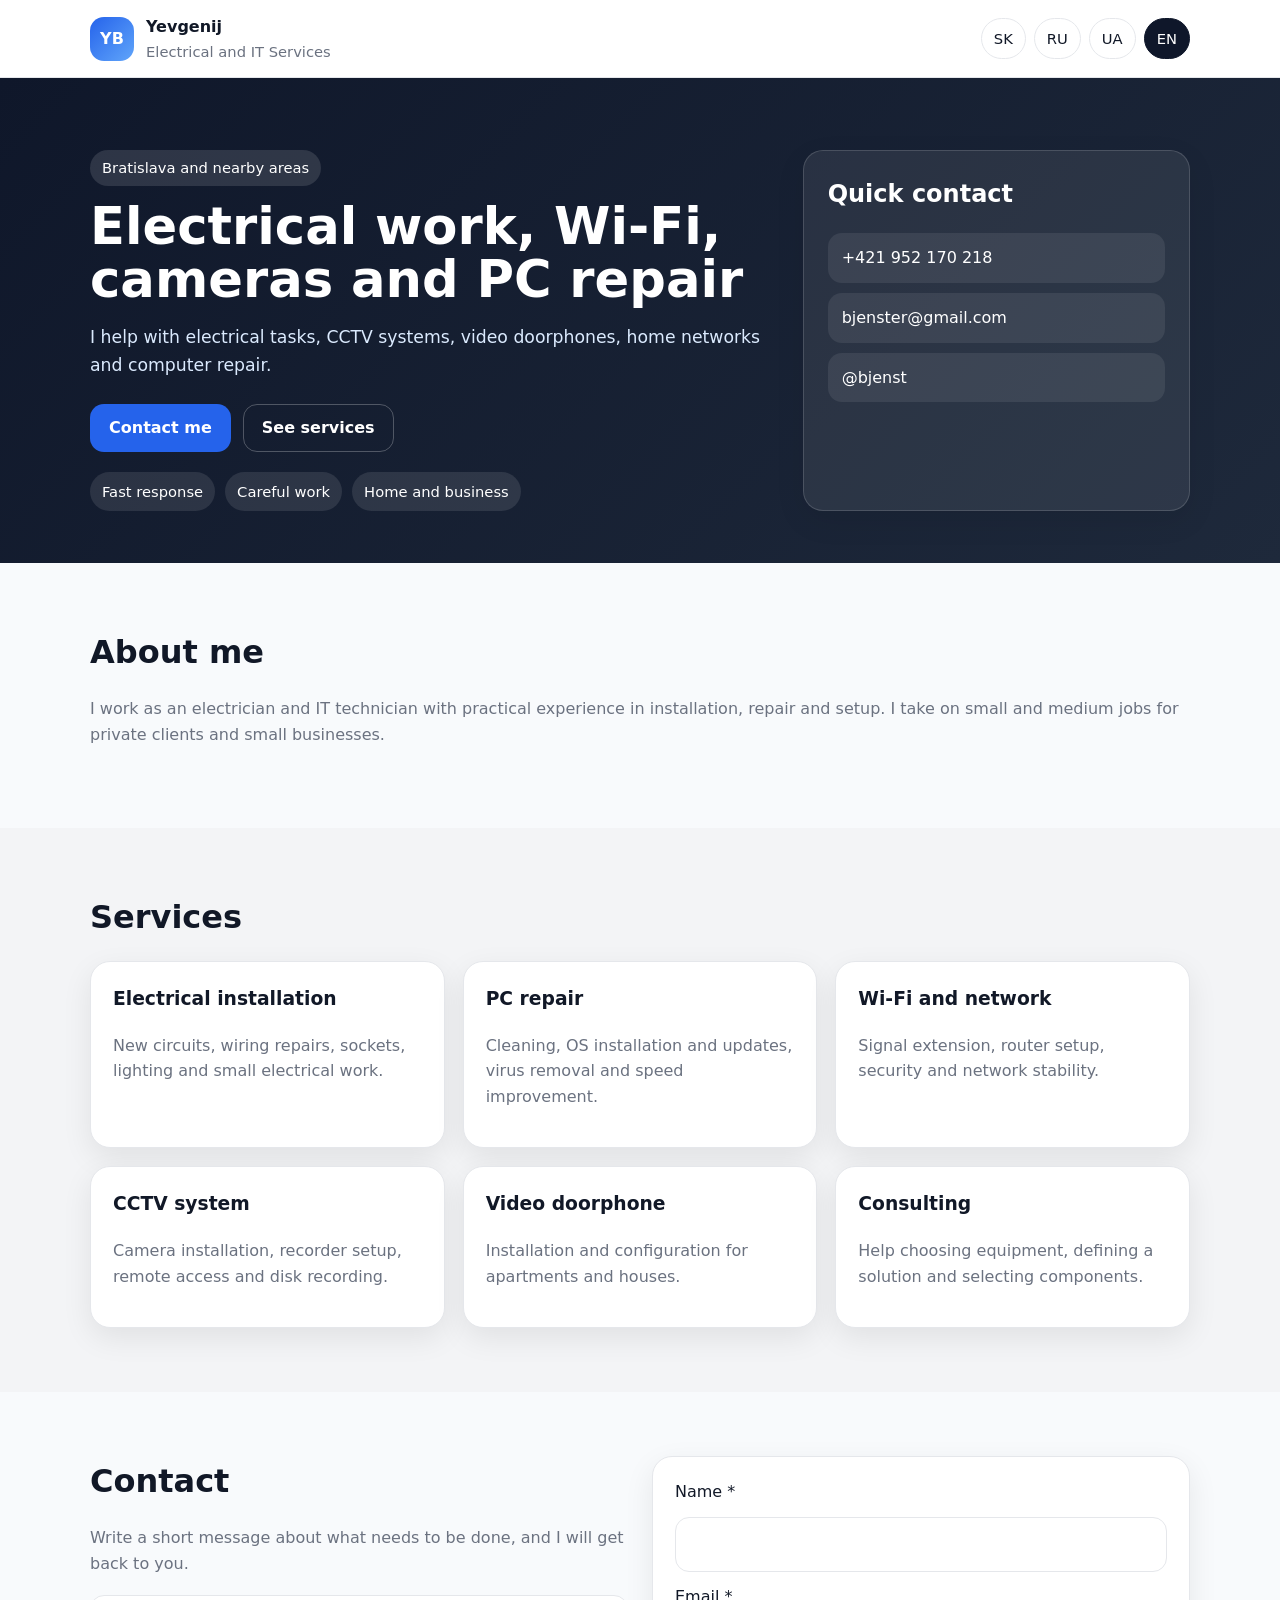
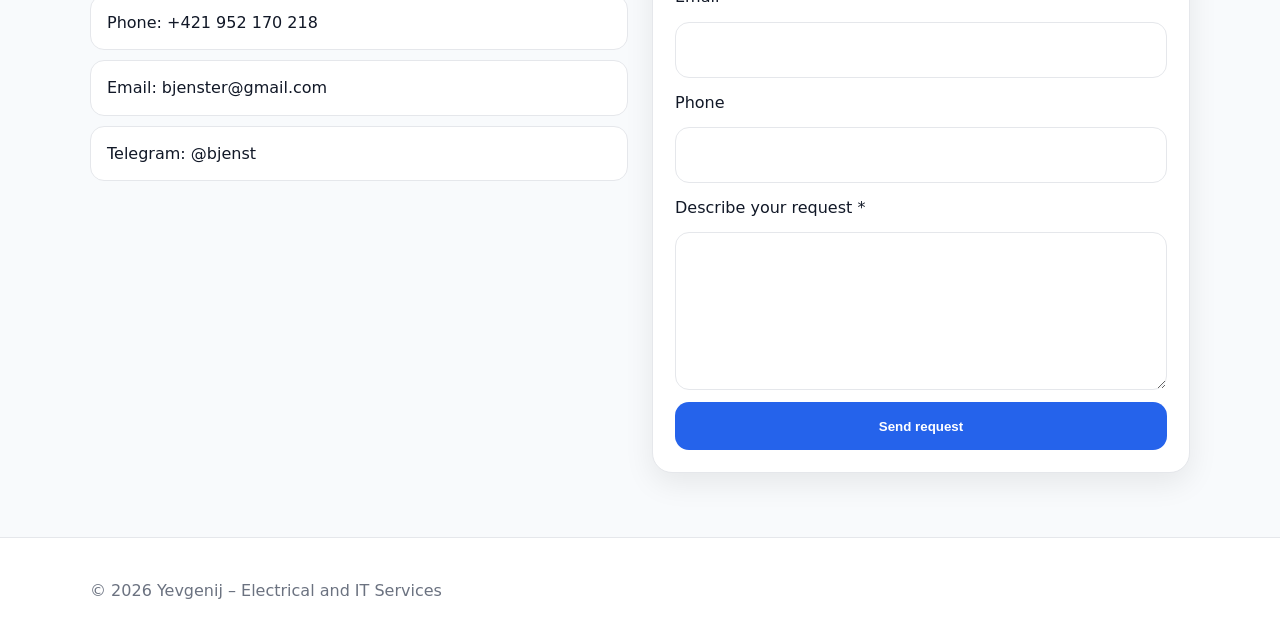
==== en.html @ 03328af4 "Update en.html" ====
<!DOCTYPE html>
<html lang="en">
<head>
  <meta charset="utf-8" />
  <meta name="viewport" content="width=device-width, initial-scale=1" />
  <title>Yevgenij – Electrical and IT Services</title>
  <meta name="description" content="Installation of CCTV cameras, Wi‑Fi networks, PC repair and electrical installations in Bratislava and surroundings." />
  <link rel="canonical" href="https://yevgeniyboykov.github.io/evgeniy-services/en.html" />
  <link rel="alternate" hreflang="sk" href="https://yevgeniyboykov.github.io/evgeniy-services/" />
  <link rel="alternate" hreflang="ru" href="https://yevgeniyboykov.github.io/evgeniy-services/ru.html" />
  <link rel="alternate" hreflang="uk" href="https://yevgeniyboykov.github.io/evgeniy-services/uk.html" />
  <link rel="alternate" hreflang="en" href="https://yevgeniyboykov.github.io/evgeniy-services/en.html" />
  <link rel="stylesheet" href="style.css" />
</head>
<body>
<header class="topbar">
  <div class="container topbar-inner">
    <div class="brand">
      <div class="brand-badge">YB</div>
      <div>
        <strong>Yevgenij</strong>
        <span>Electrical and IT Services</span>
      </div>
    </div>
    <nav class="lang-selector">
      <a href="./">SK</a>
      <a href="ru.html">RU</a>
      <a href="uk.html">UA</a>
      <a class="current-lang" href="en.html">EN</a>
    </nav>
  </div>
</header>
<main>
  <section class="hero">
    <div class="container hero-grid">
      <div class="hero-text">
        <p class="eyebrow">Bratislava and nearby areas</p>
        <h1>Electrical work, Wi‑Fi, cameras and PC repair</h1>
        <p class="lead">I help with electrical tasks, CCTV systems, video doorphones, home networks and computer repair.</p>
        <div class="hero-actions">
          <a class="btn btn-primary" href="#contact">Contact me</a>
          <a class="btn btn-secondary" href="#services">See services</a>
        </div>
        <div class="hero-points">
          <span>Fast response</span><span>Careful work</span><span>Home and business</span>
        </div>
      </div>
      <aside class="hero-card">
        <h2>Quick contact</h2>
        <a class="contact-link" href="tel:+421952170218">+421 952 170 218</a>
        <a class="contact-link" href="mailto:bjenster@gmail.com">bjenster@gmail.com</a>
        <a class="contact-link" href="https://t.me/bjenst" target="_blank" rel="noopener">@bjenst</a>
      </aside>
    </div>
  </section>

  <section class="section">
    <div class="container">
      <h2>About me</h2>
      <p>I work as an electrician and IT technician with practical experience in installation, repair and setup. I take on small and medium jobs for private clients and small businesses.</p>
    </div>
  </section>

  <section class="section alt" id="services">
    <div class="container">
      <h2>Services</h2>
      <div class="cards">
        <article class="card"><h3>Electrical installation</h3><p>New circuits, wiring repairs, sockets, lighting and small electrical work.</p></article>
        <article class="card"><h3>PC repair</h3><p>Cleaning, OS installation and updates, virus removal and speed improvement.</p></article>
        <article class="card"><h3>Wi‑Fi and network</h3><p>Signal extension, router setup, security and network stability.</p></article>
        <article class="card"><h3>CCTV system</h3><p>Camera installation, recorder setup, remote access and disk recording.</p></article>
        <article class="card"><h3>Video doorphone</h3><p>Installation and configuration for apartments and houses.</p></article>
        <article class="card"><h3>Consulting</h3><p>Help choosing equipment, defining a solution and selecting components.</p></article>
      </div>
    </div>
  </section>

  <section class="section" id="contact">
    <div class="container contact-grid">
      <div>
        <h2>Contact</h2>
        <p>Write a short message about what needs to be done, and I will get back to you.</p>
        <div class="contact-list">
          <a href="tel:+421952170218">Phone: +421 952 170 218</a>
          <a href="mailto:bjenster@gmail.com">Email: bjenster@gmail.com</a>
          <a href="https://t.me/bjenst" target="_blank" rel="noopener">Telegram: @bjenst</a>
        </div>
      </div>

      <form class="contact-form" action="https://formsubmit.co/bjenster@gmail.com" method="POST">
        <input type="hidden" name="_subject" value="New request from Yevgenij's website" />
        <input type="hidden" name="_next" value="https://YevgeniyBoykov.github.io/evgeniy-services/thanks.html" />
        <label for="name_en">Name *</label>
        <input type="text" id="name_en" name="name" required />
        <label for="email_en">Email *</label>
        <input type="email" id="email_en" name="email" required />
        <label for="phone_en">Phone</label>
        <input type="text" id="phone_en" name="phone" />
        <label for="message_en">Describe your request *</label>
        <textarea id="message_en" name="message" rows="5" required></textarea>
        <button type="submit" class="btn btn-primary full">Send request</button>
      </form>
    </div>
  </section>
</main>
<footer class="footer"><div class="container"><p>© 2026 Yevgenij – Electrical and IT Services</p></div></footer>
</body>
</html>
---- style.css ----
:root{
  --bg:#0f172a;
  --bg2:#111827;
  --card:#ffffff;
  --text:#111827;
  --muted:#6b7280;
  --line:#e5e7eb;
  --accent:#2563eb;
  --accent2:#1d4ed8;
  --soft:#f3f4f6;
  --shadow:0 10px 30px rgba(0,0,0,.08);
  --radius:20px;
}

*{box-sizing:border-box}
html{scroll-behavior:smooth}
body{
  margin:0;
  font-family:system-ui,-apple-system,Segoe UI,Roboto,Arial,sans-serif;
  color:var(--text);
  background:#f8fafc;
  line-height:1.6;
}

a{color:inherit;text-decoration:none}
.container{width:min(1100px,calc(100% - 32px));margin:0 auto}

.topbar{
  position:sticky;
  top:0;
  z-index:20;
  background:rgba(255,255,255,.9);
  backdrop-filter:blur(10px);
  border-bottom:1px solid var(--line);
}
.topbar-inner{
  display:flex;
  align-items:center;
  justify-content:space-between;
  gap:16px;
  padding:14px 0;
}
.brand{
  display:flex;
  align-items:center;
  gap:12px;
}
.brand-badge{
  width:44px;height:44px;border-radius:14px;
  display:grid;place-items:center;
  background:linear-gradient(135deg,var(--accent),#60a5fa);
  color:#fff;font-weight:700;
}
.brand strong{display:block}
.brand span{display:block;font-size:.92rem;color:var(--muted)}

.lang-selector{
  display:flex;
  gap:8px;
  flex-wrap:wrap;
}
.lang-selector a{
  padding:8px 12px;
  border:1px solid var(--line);
  border-radius:999px;
  background:#fff;
  font-size:.92rem;
}
.lang-selector .current-lang{
  background:var(--bg);
  color:#fff;
  border-color:var(--bg);
}

.hero{
  background:linear-gradient(135deg,var(--bg),#1e293b);
  color:#fff;
  padding:72px 0 52px;
}
.hero-grid{
  display:grid;
  grid-template-columns:1.6fr .9fr;
  gap:24px;
  align-items:stretch;
}
.eyebrow{
  display:inline-block;
  padding:6px 12px;
  border-radius:999px;
  background:rgba(255,255,255,.12);
  margin:0 0 14px;
  font-size:.92rem;
}
.hero h1{
  margin:0 0 14px;
  font-size:clamp(2rem,4vw,3.6rem);
  line-height:1.05;
}
.lead{
  font-size:1.08rem;
  color:#dbeafe;
  max-width:62ch;
}
.hero-actions{
  display:flex;
  gap:12px;
  flex-wrap:wrap;
  margin:24px 0 20px;
}
.btn{
  display:inline-flex;
  align-items:center;
  justify-content:center;
  min-height:48px;
  padding:0 18px;
  border-radius:14px;
  font-weight:600;
  border:1px solid transparent;
}
.btn-primary{background:var(--accent);color:#fff}
.btn-primary:hover{background:var(--accent2)}
.btn-secondary{background:transparent;border-color:rgba(255,255,255,.25);color:#fff}
.hero-points{
  display:flex;
  gap:10px;
  flex-wrap:wrap;
}
.hero-points span{
  background:rgba(255,255,255,.1);
  padding:8px 12px;
  border-radius:999px;
  font-size:.92rem;
}

.hero-card{
  background:rgba(255,255,255,.08);
  border:1px solid rgba(255,255,255,.15);
  border-radius:var(--radius);
  padding:24px;
  box-shadow:var(--shadow);
}
.hero-card h2{margin-top:0}
.contact-link{
  display:block;
  padding:12px 14px;
  margin:10px 0;
  border-radius:14px;
  background:rgba(255,255,255,.08);
}

.section{padding:64px 0}
.section.alt{background:var(--soft)}
.section h2{
  margin:0 0 18px;
  font-size:clamp(1.5rem,2.5vw,2.2rem);
}
.section p{color:var(--muted)}

.cards{
  display:grid;
  grid-template-columns:repeat(3,1fr);
  gap:18px;
}
.card{
  background:#fff;
  border:1px solid var(--line);
  border-radius:var(--radius);
  padding:22px;
  box-shadow:var(--shadow);
}
.card h3{margin-top:0}

.contact-grid{
  display:grid;
  grid-template-columns:1fr 1fr;
  gap:24px;
  align-items:start;
}
.contact-list{
  display:grid;
  gap:10px;
  margin-top:18px;
}
.contact-list a{
  padding:14px 16px;
  border:1px solid var(--line);
  border-radius:14px;
  background:#fff;
}

.contact-form{
  background:#fff;
  border:1px solid var(--line);
  border-radius:var(--radius);
  padding:22px;
  box-shadow:var(--shadow);
  display:grid;
  gap:12px;
}
.contact-form input,
.contact-form textarea{
  width:100%;
  padding:14px 16px;
  border:1px solid var(--line);
  border-radius:14px;
  font:inherit;
  background:#fff;
}
.full{width:100%}

.footer{
  border-top:1px solid var(--line);
  padding:24px 0;
  background:#fff;
  color:var(--muted);
}

@media (max-width: 900px){
  .hero-grid,
  .contact-grid,
  .cards{
    grid-template-columns:1fr;
  }
}
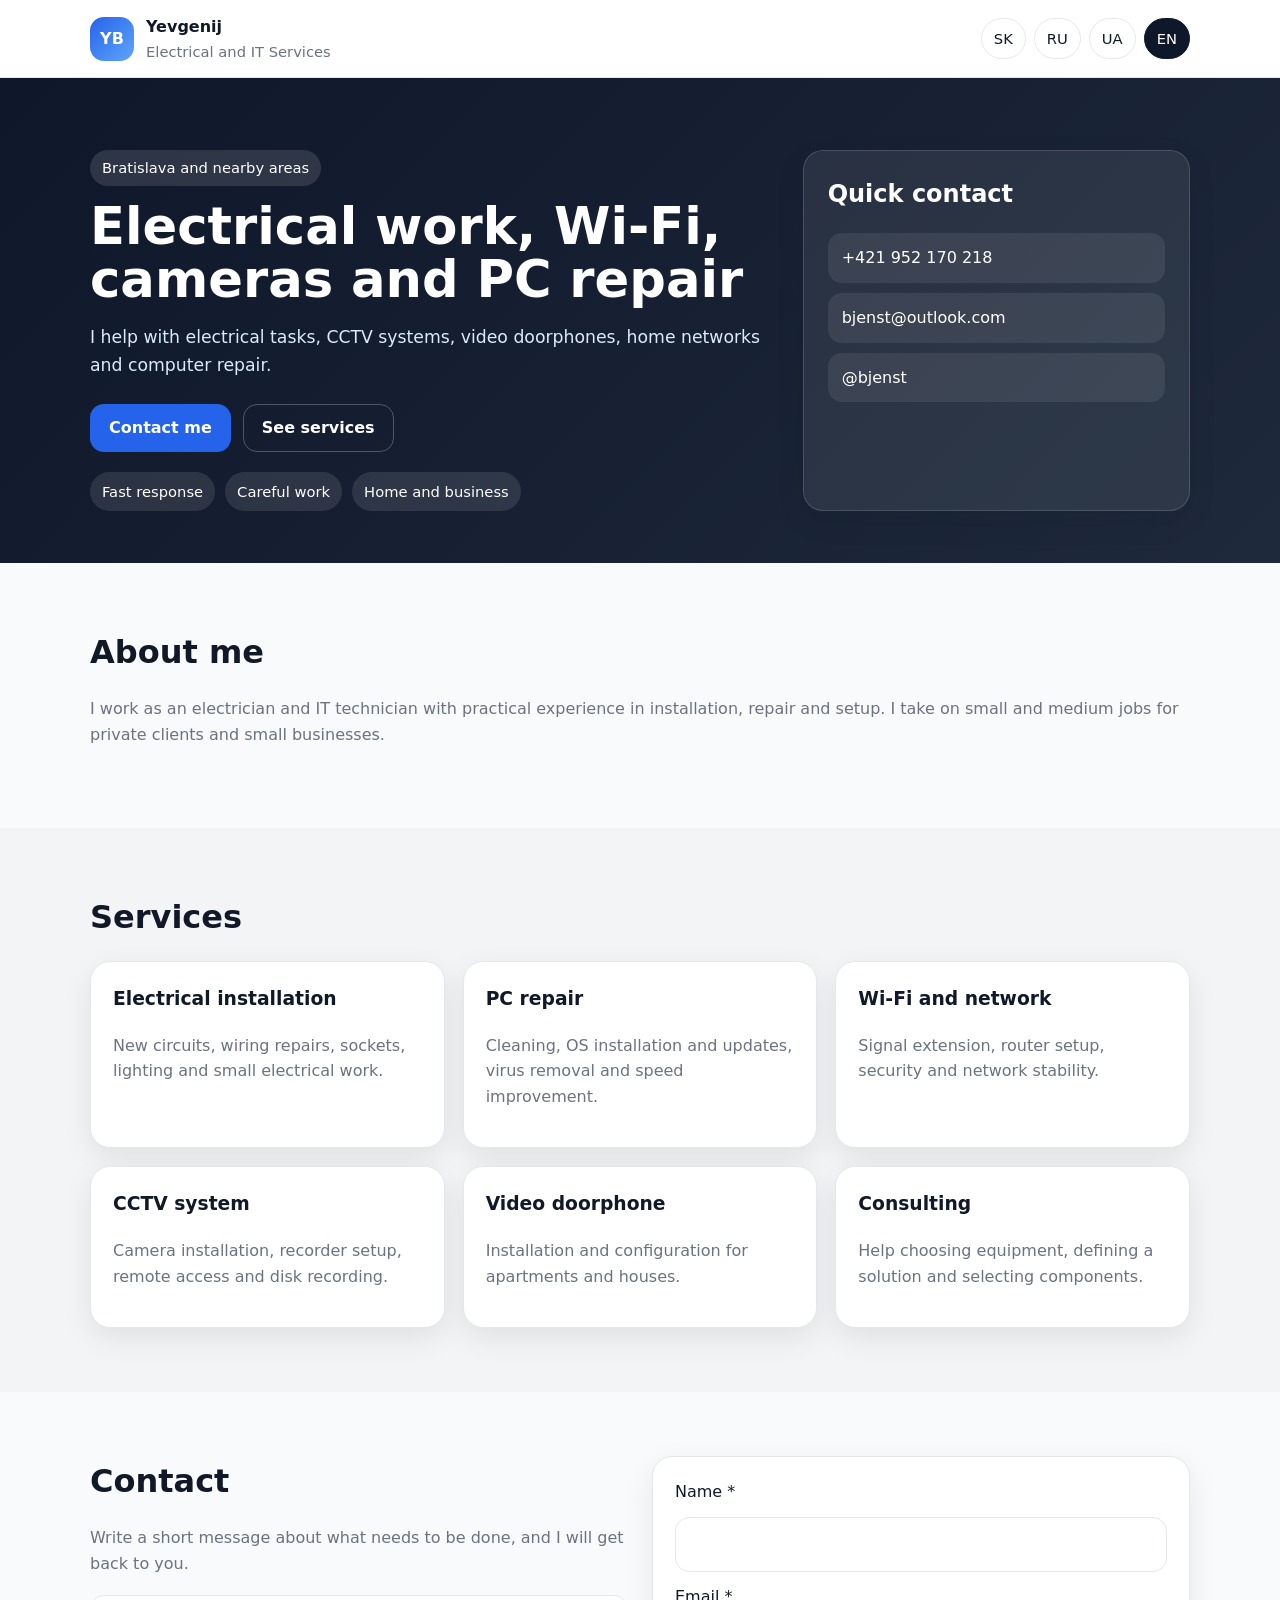
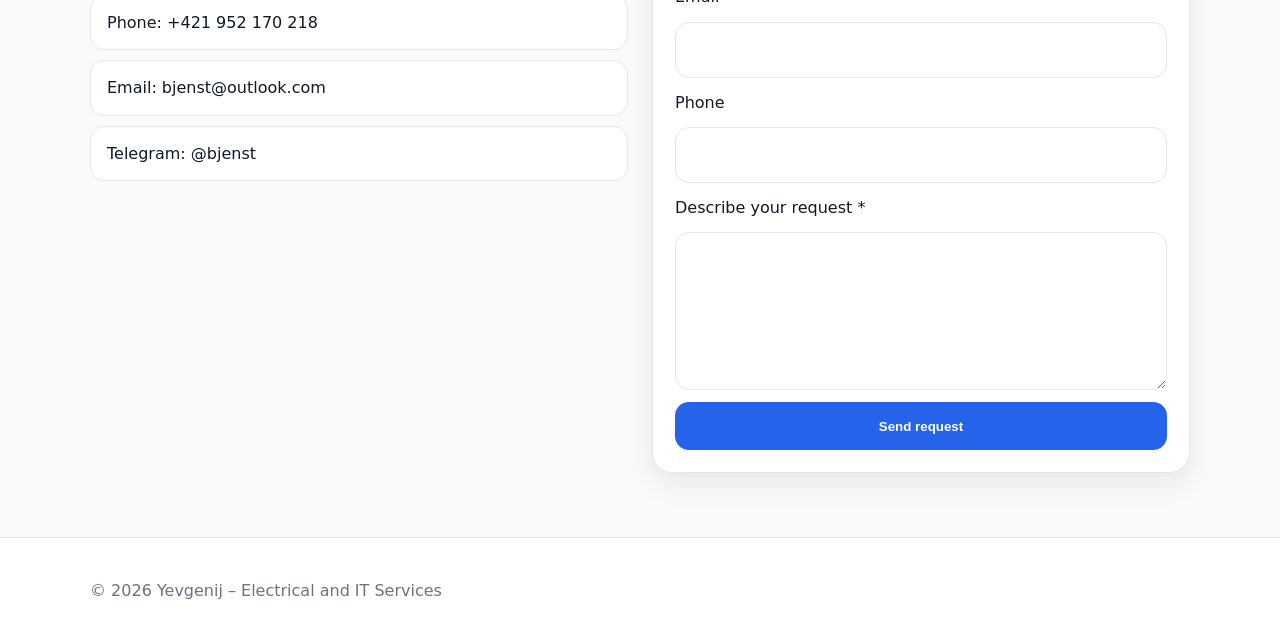
==== commit 6f7fb6bf: "edit" ====
--- a/en.html
+++ b/en.html
@@ -48,7 +48,7 @@
       <aside class="hero-card">
         <h2>Quick contact</h2>
         <a class="contact-link" href="tel:+421952170218">+421 952 170 218</a>
-        <a class="contact-link" href="mailto:bjenster@gmail.com">bjenster@gmail.com</a>
+        <a class="contact-link" href="mailto:bjenst@outlook.com">bjenst@outlook.com</a>
         <a class="contact-link" href="https://t.me/bjenst" target="_blank" rel="noopener">@bjenst</a>
       </aside>
     </div>
@@ -82,12 +82,12 @@
         <p>Write a short message about what needs to be done, and I will get back to you.</p>
         <div class="contact-list">
           <a href="tel:+421952170218">Phone: +421 952 170 218</a>
-          <a href="mailto:bjenster@gmail.com">Email: bjenster@gmail.com</a>
+          <a href="mailto:bjenst@outlook.com">Email: bjenst@outlook.com</a>
           <a href="https://t.me/bjenst" target="_blank" rel="noopener">Telegram: @bjenst</a>
         </div>
       </div>
 
-      <form class="contact-form" action="https://formsubmit.co/bjenster@gmail.com" method="POST">
+      <form class="contact-form" action="https://formsubmit.co/bjenst@outlook.com" method="POST">
         <input type="hidden" name="_subject" value="New request from Yevgenij's website" />
         <input type="hidden" name="_next" value="https://YevgeniyBoykov.github.io/evgeniy-services/thanks.html" />
         <label for="name_en">Name *</label>
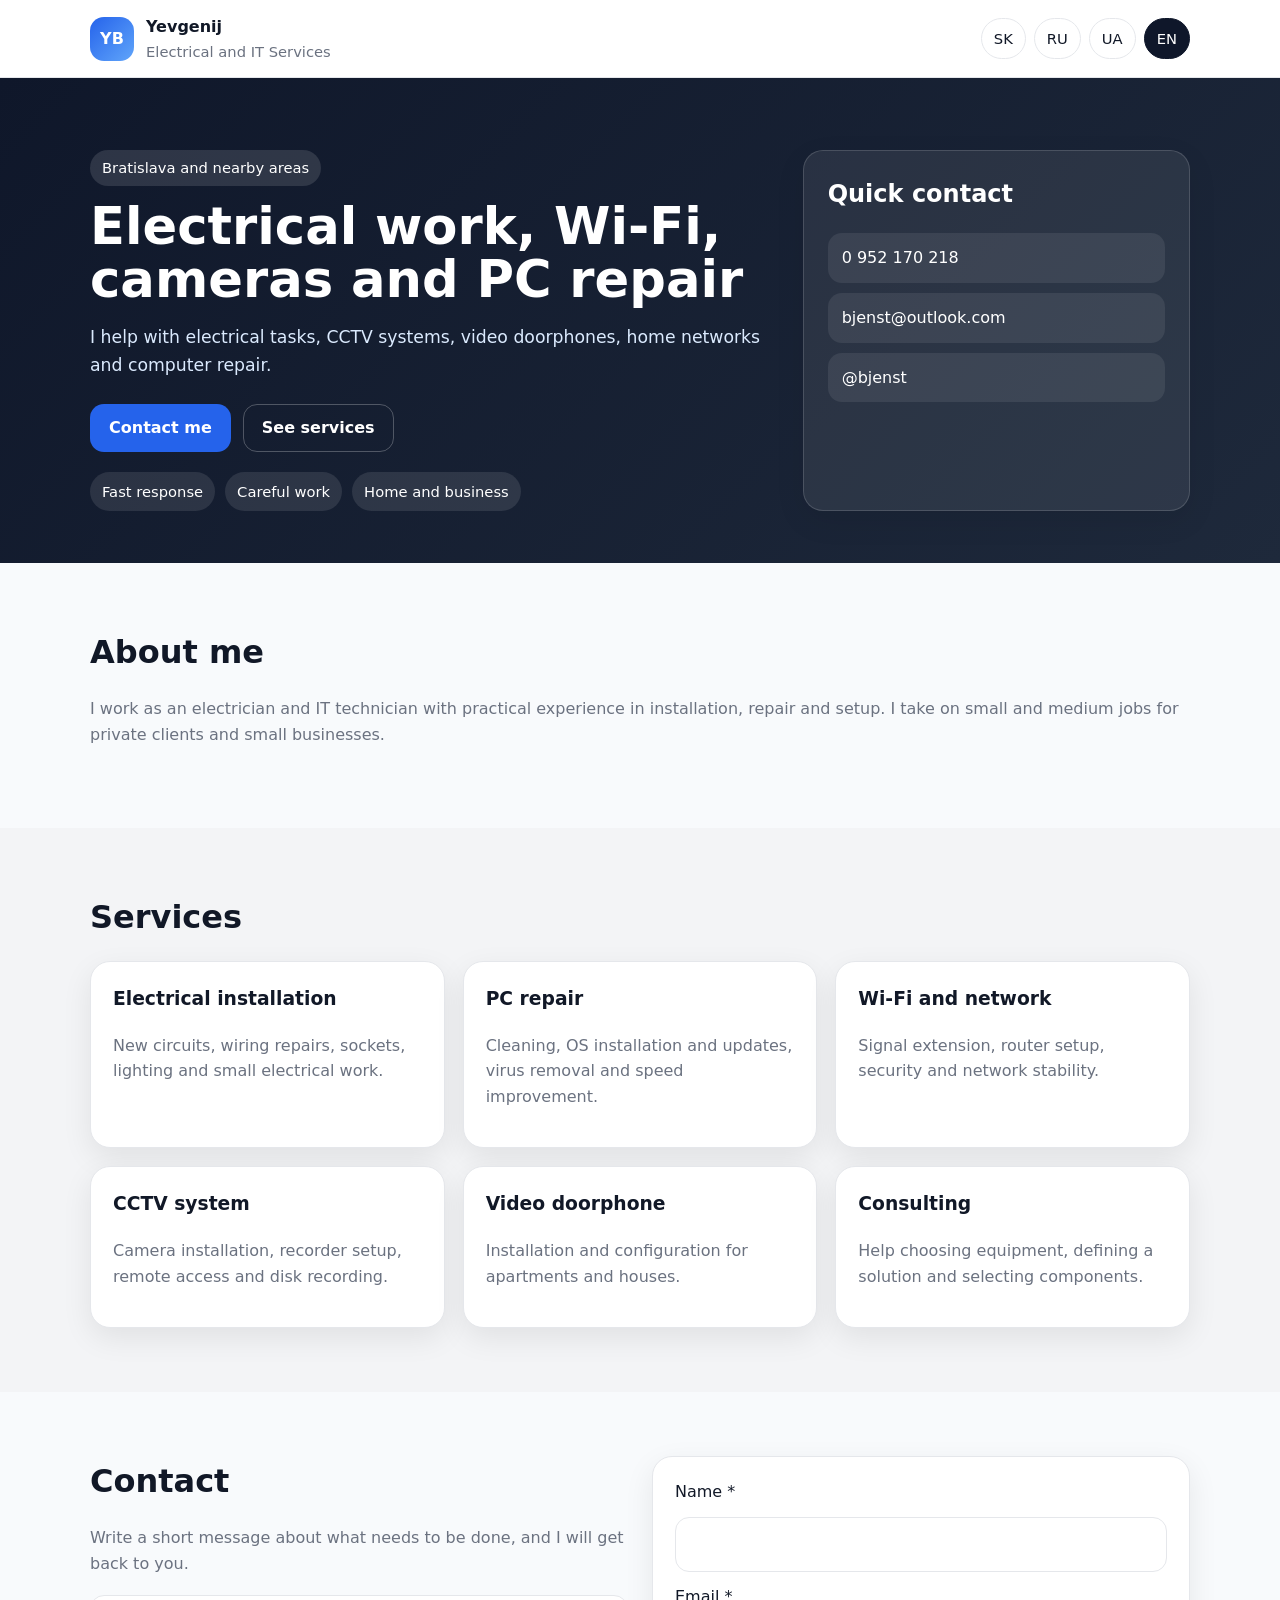
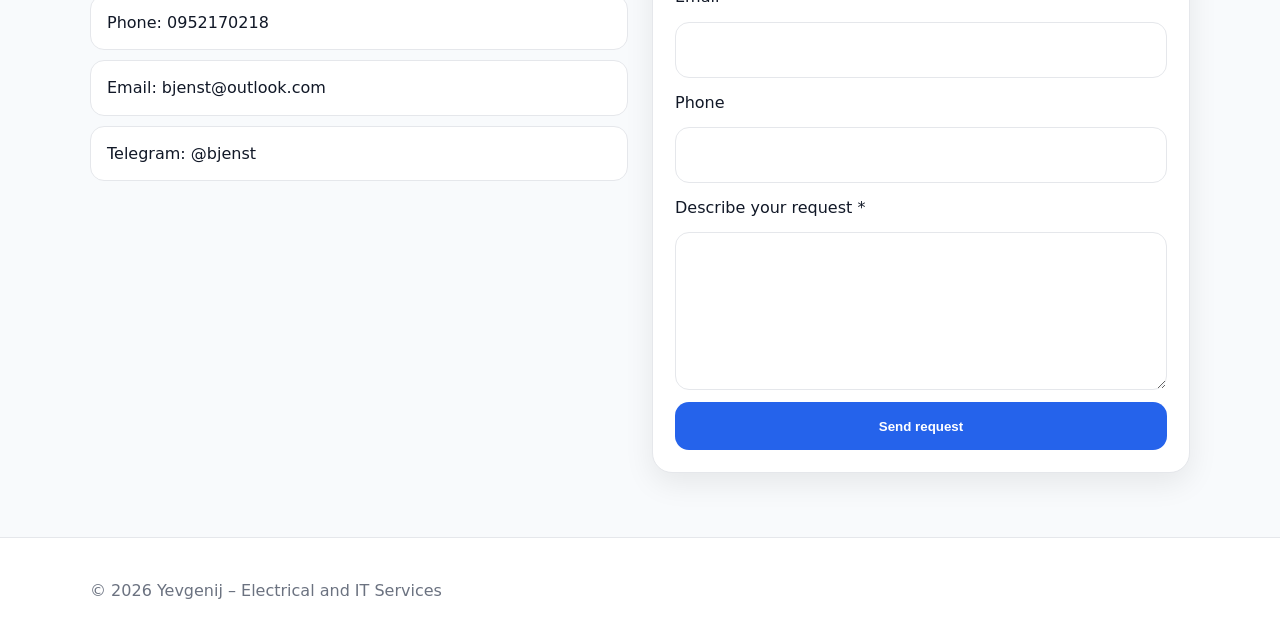
==== commit dcb9c604: "ed" ====
--- a/en.html
+++ b/en.html
@@ -47,7 +47,7 @@
       </div>
       <aside class="hero-card">
         <h2>Quick contact</h2>
-        <a class="contact-link" href="tel:+421952170218">+421 952 170 218</a>
+        <a class="contact-link" href="tel:0952170218">0 952 170 218</a>
         <a class="contact-link" href="mailto:bjenst@outlook.com">bjenst@outlook.com</a>
         <a class="contact-link" href="https://t.me/bjenst" target="_blank" rel="noopener">@bjenst</a>
       </aside>
@@ -81,7 +81,7 @@
         <h2>Contact</h2>
         <p>Write a short message about what needs to be done, and I will get back to you.</p>
         <div class="contact-list">
-          <a href="tel:+421952170218">Phone: +421 952 170 218</a>
+          <a href="tel:0952170218">Phone: 0952170218</a>
           <a href="mailto:bjenst@outlook.com">Email: bjenst@outlook.com</a>
           <a href="https://t.me/bjenst" target="_blank" rel="noopener">Telegram: @bjenst</a>
         </div>
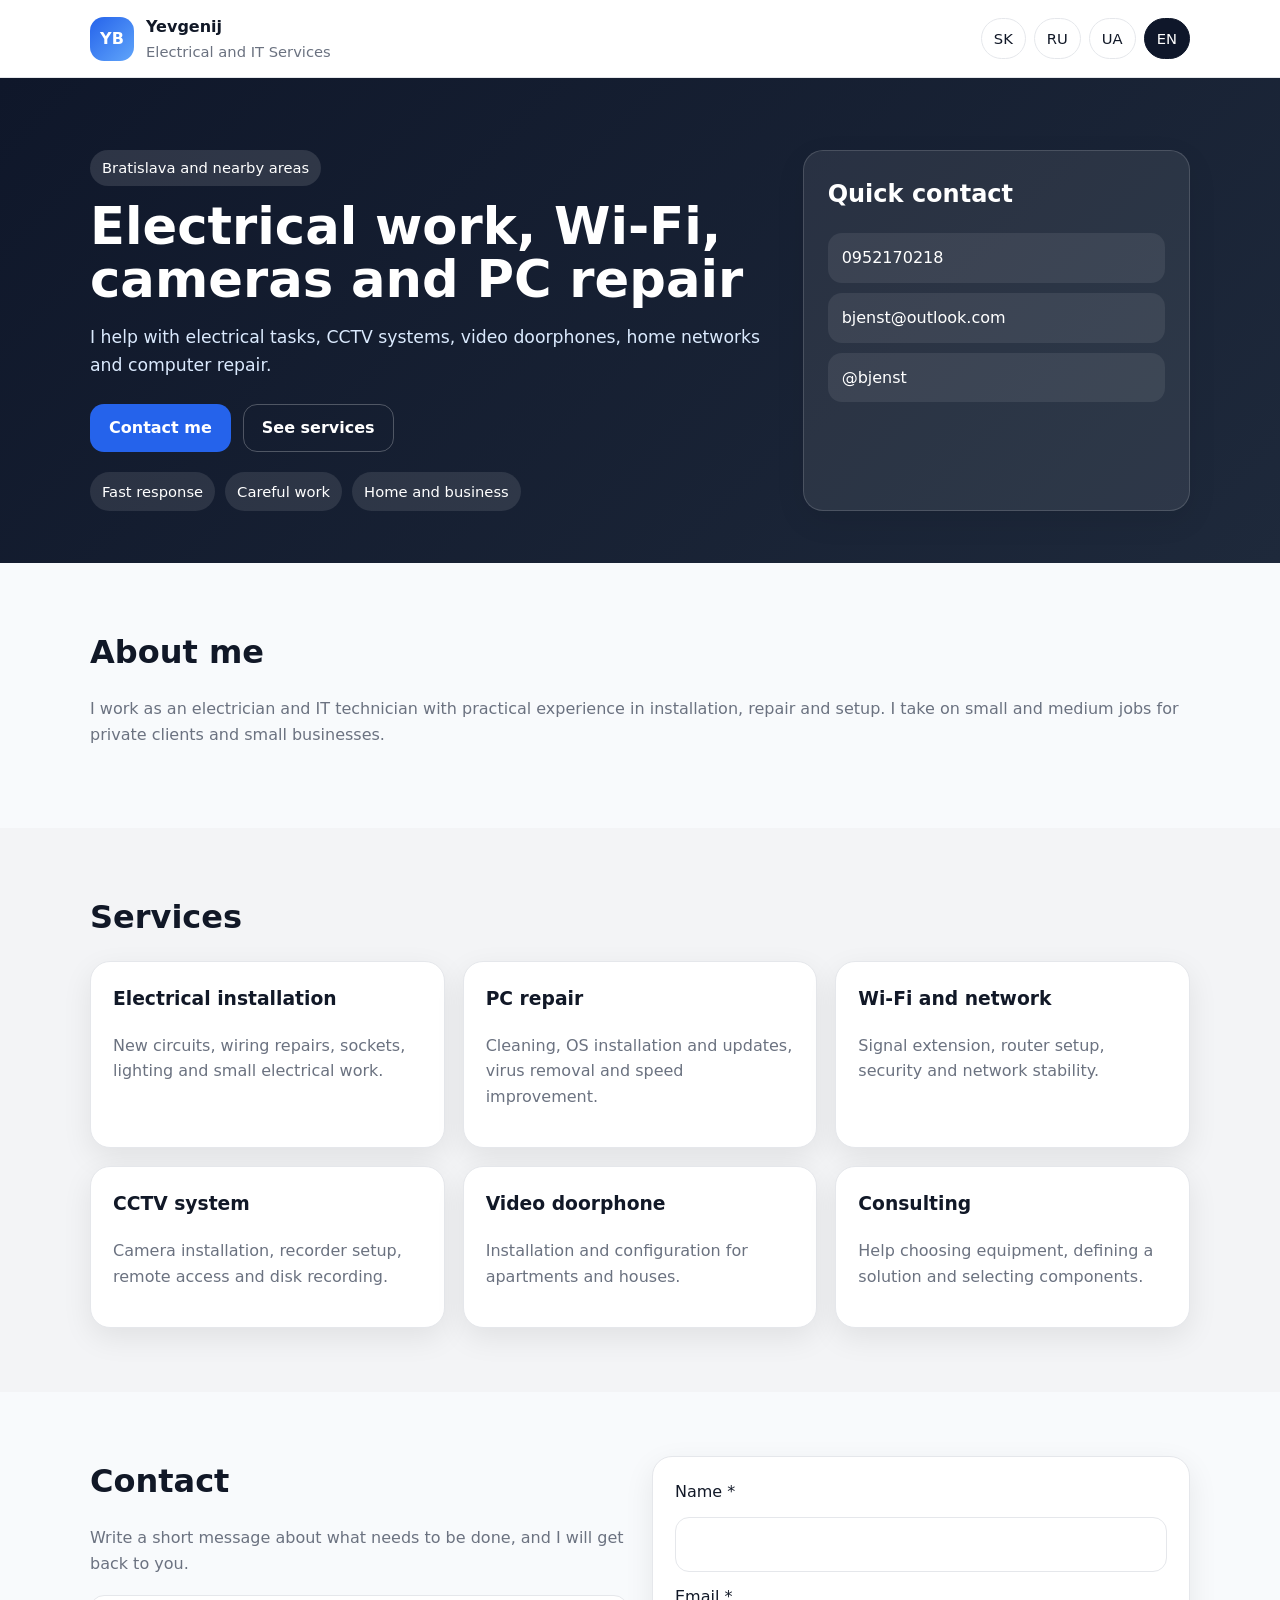
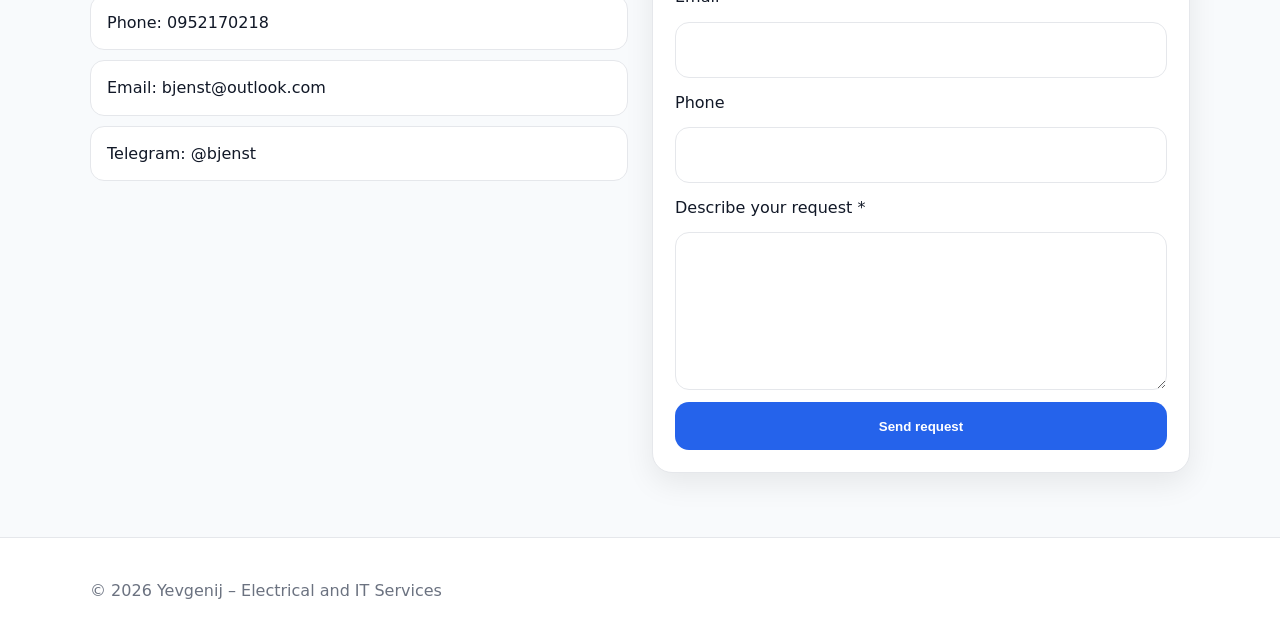
==== commit 66ee2527: "ed" ====
--- a/en.html
+++ b/en.html
@@ -47,7 +47,7 @@
       </div>
       <aside class="hero-card">
         <h2>Quick contact</h2>
-        <a class="contact-link" href="tel:0952170218">0 952 170 218</a>
+        <a class="contact-link" href="tel:0952170218">0952170218</a>
         <a class="contact-link" href="mailto:bjenst@outlook.com">bjenst@outlook.com</a>
         <a class="contact-link" href="https://t.me/bjenst" target="_blank" rel="noopener">@bjenst</a>
       </aside>
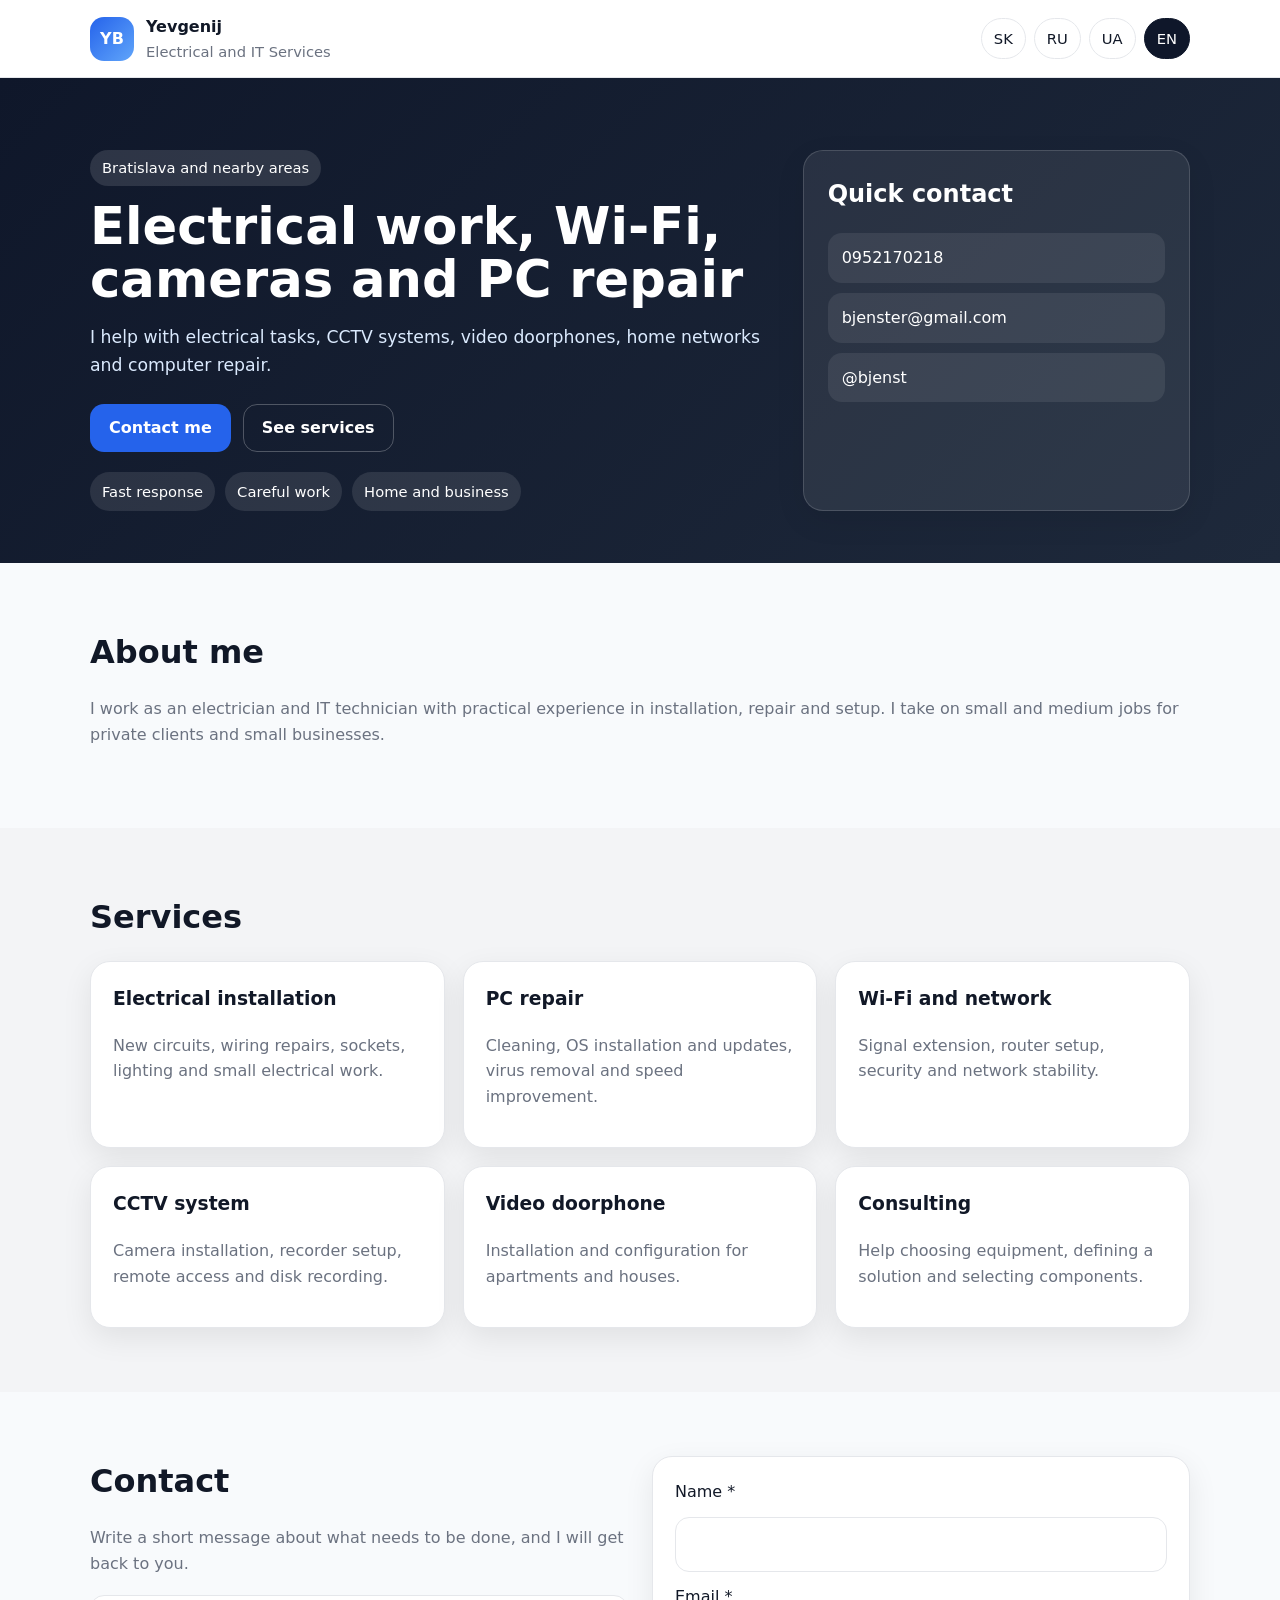
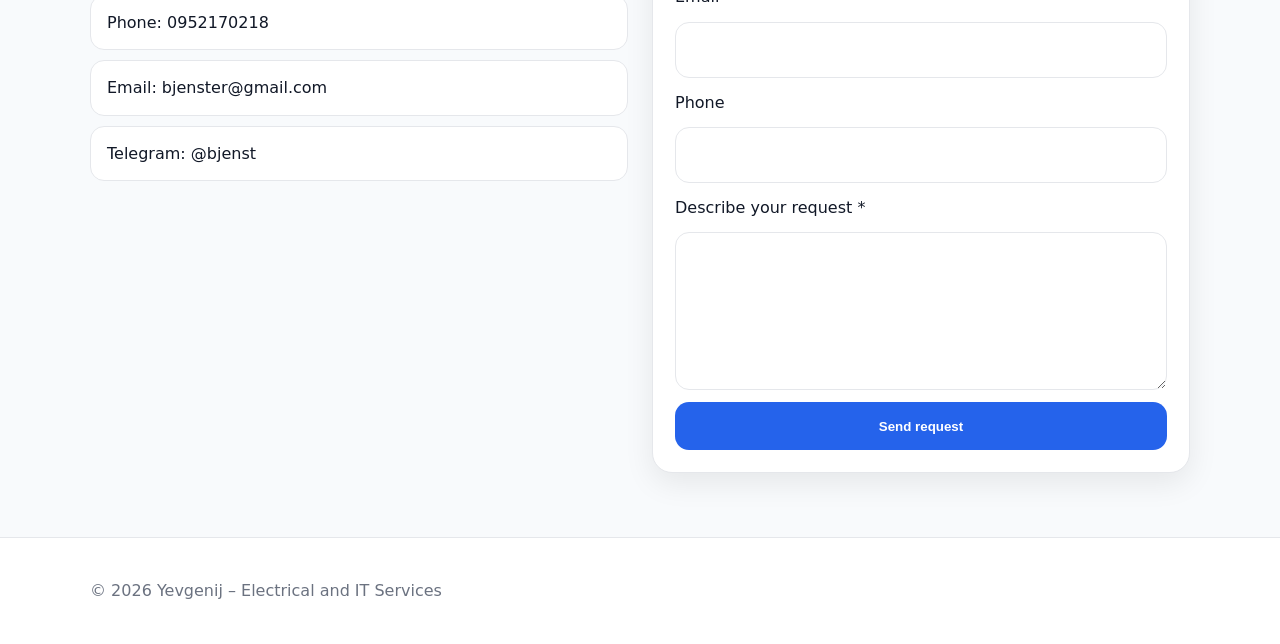
==== commit 430eeb47: "ed" ====
--- a/en.html
+++ b/en.html
@@ -48,7 +48,7 @@
       <aside class="hero-card">
         <h2>Quick contact</h2>
         <a class="contact-link" href="tel:0952170218">0952170218</a>
-        <a class="contact-link" href="mailto:bjenst@outlook.com">bjenst@outlook.com</a>
+        <a class="contact-link" href="mailto:bjenster@gmail.com">bjenster@gmail.com</a>
         <a class="contact-link" href="https://t.me/bjenst" target="_blank" rel="noopener">@bjenst</a>
       </aside>
     </div>
@@ -82,12 +82,12 @@
         <p>Write a short message about what needs to be done, and I will get back to you.</p>
         <div class="contact-list">
           <a href="tel:0952170218">Phone: 0952170218</a>
-          <a href="mailto:bjenst@outlook.com">Email: bjenst@outlook.com</a>
+          <a href="mailto:bjenster@gmail.com">Email: bjenster@gmail.com</a>
           <a href="https://t.me/bjenst" target="_blank" rel="noopener">Telegram: @bjenst</a>
         </div>
       </div>
 
-      <form class="contact-form" action="https://formsubmit.co/bjenst@outlook.com" method="POST">
+      <form class="contact-form" action="https://formsubmit.co/bjenster@gmail.com" method="POST">
         <input type="hidden" name="_subject" value="New request from Yevgenij's website" />
         <input type="hidden" name="_next" value="https://YevgeniyBoykov.github.io/evgeniy-services/thanks.html" />
         <label for="name_en">Name *</label>
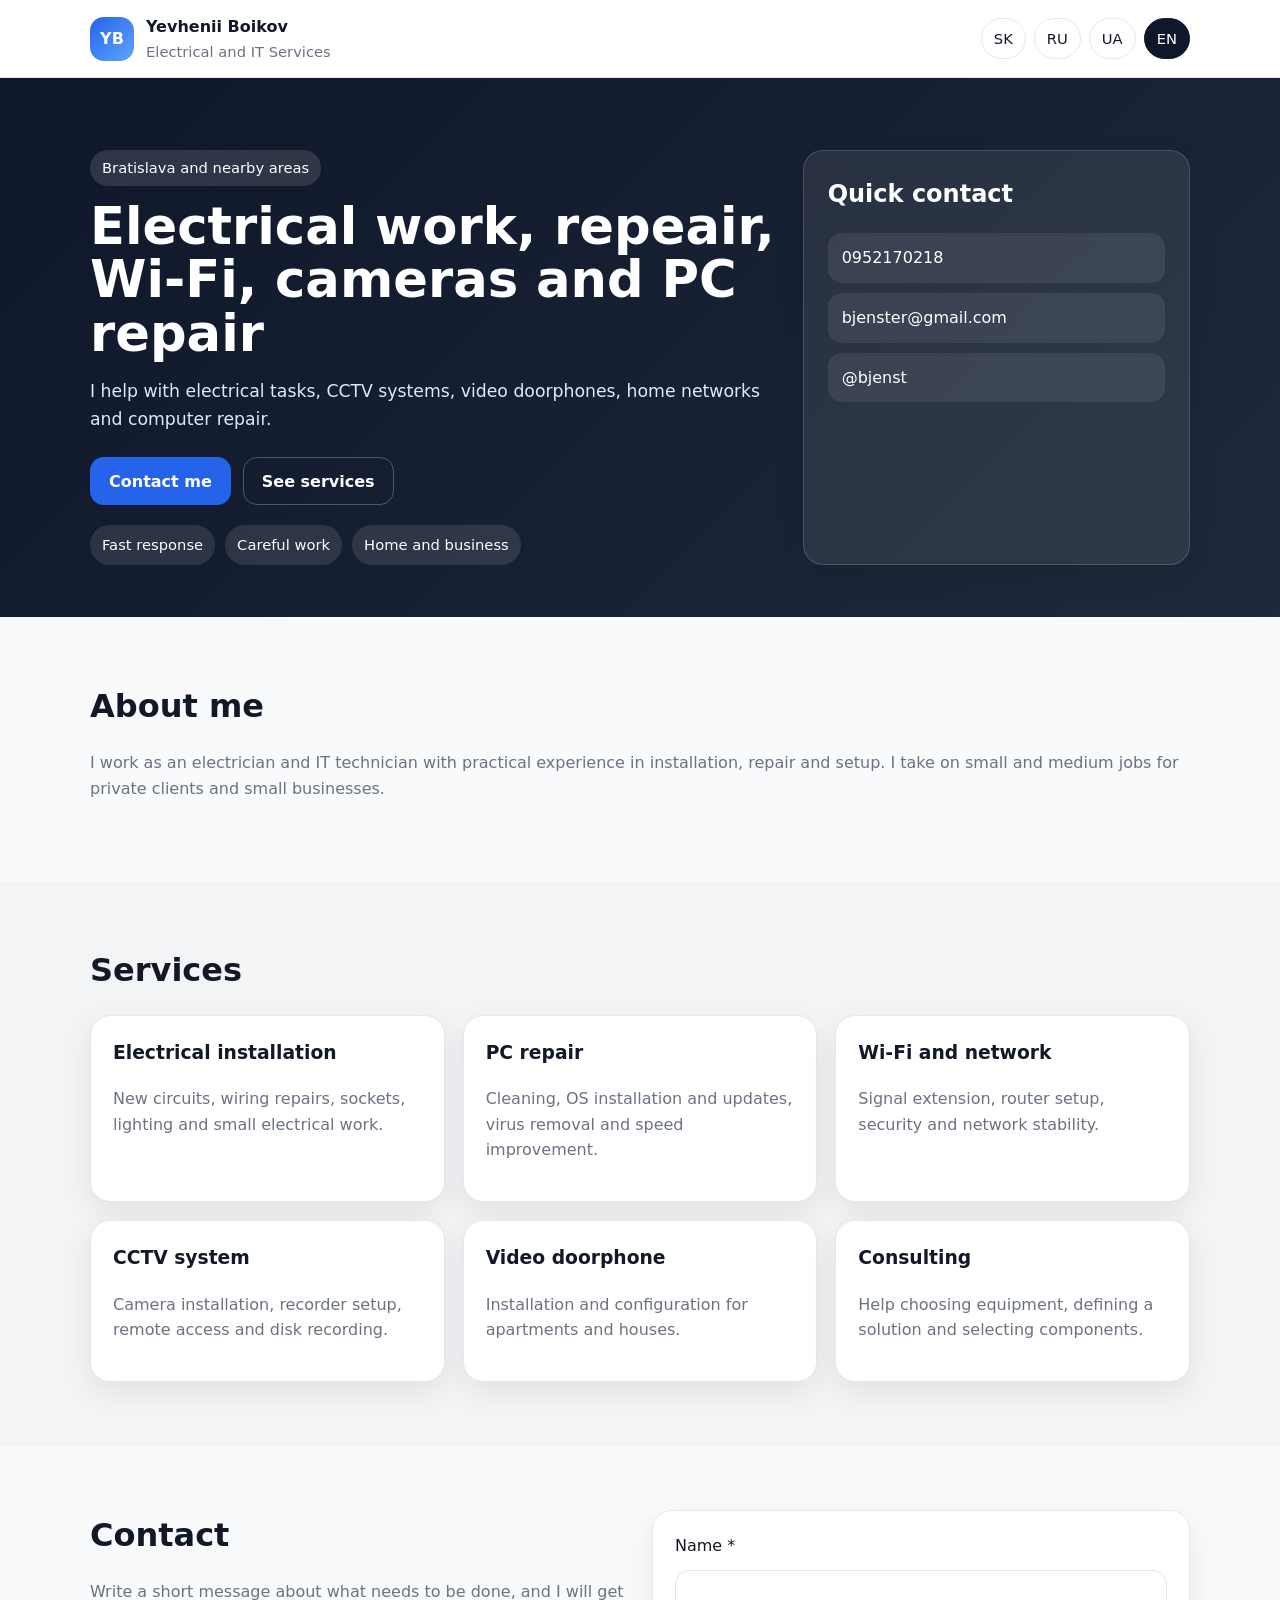
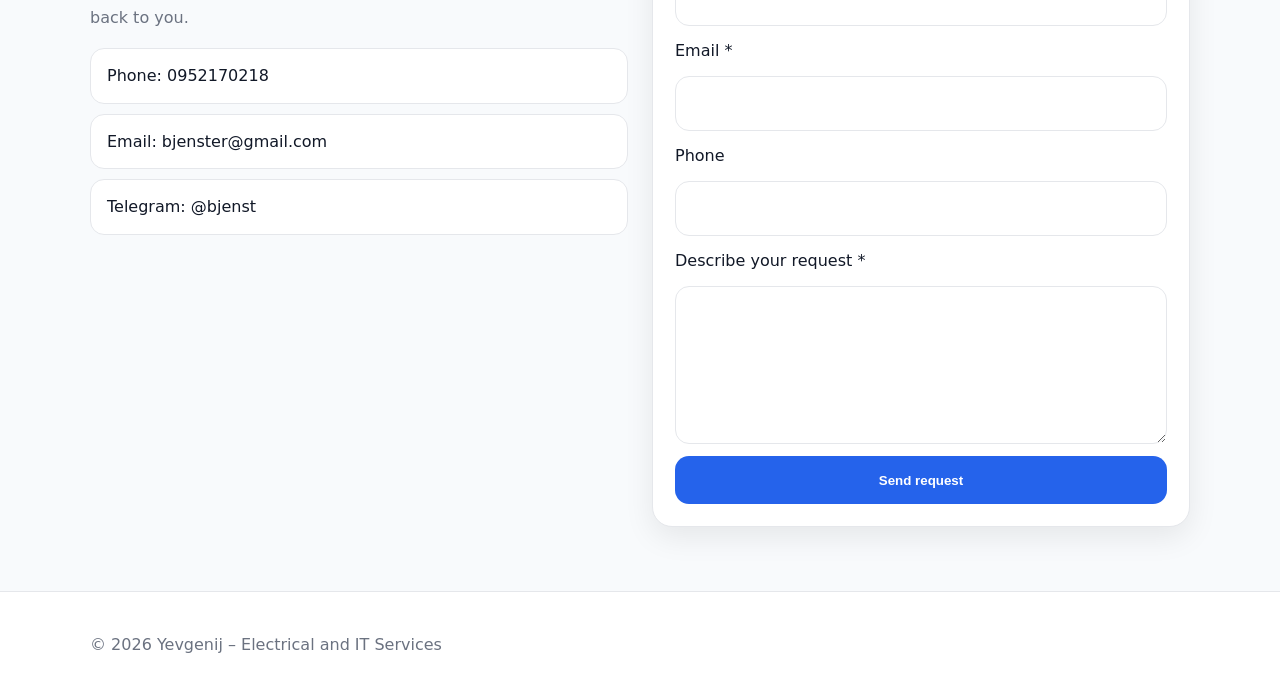
==== commit e443236f: "ed" ====
--- a/en.html
+++ b/en.html
@@ -18,7 +18,7 @@
     <div class="brand">
       <div class="brand-badge">YB</div>
       <div>
-        <strong>Yevgenij</strong>
+        <strong>Yevhenii Boikov</strong>
         <span>Electrical and IT Services</span>
       </div>
     </div>
@@ -35,7 +35,7 @@
     <div class="container hero-grid">
       <div class="hero-text">
         <p class="eyebrow">Bratislava and nearby areas</p>
-        <h1>Electrical work, Wi‑Fi, cameras and PC repair</h1>
+        <h1>Electrical work, repeair, Wi‑Fi, cameras and PC repair</h1>
         <p class="lead">I help with electrical tasks, CCTV systems, video doorphones, home networks and computer repair.</p>
         <div class="hero-actions">
           <a class="btn btn-primary" href="#contact">Contact me</a>
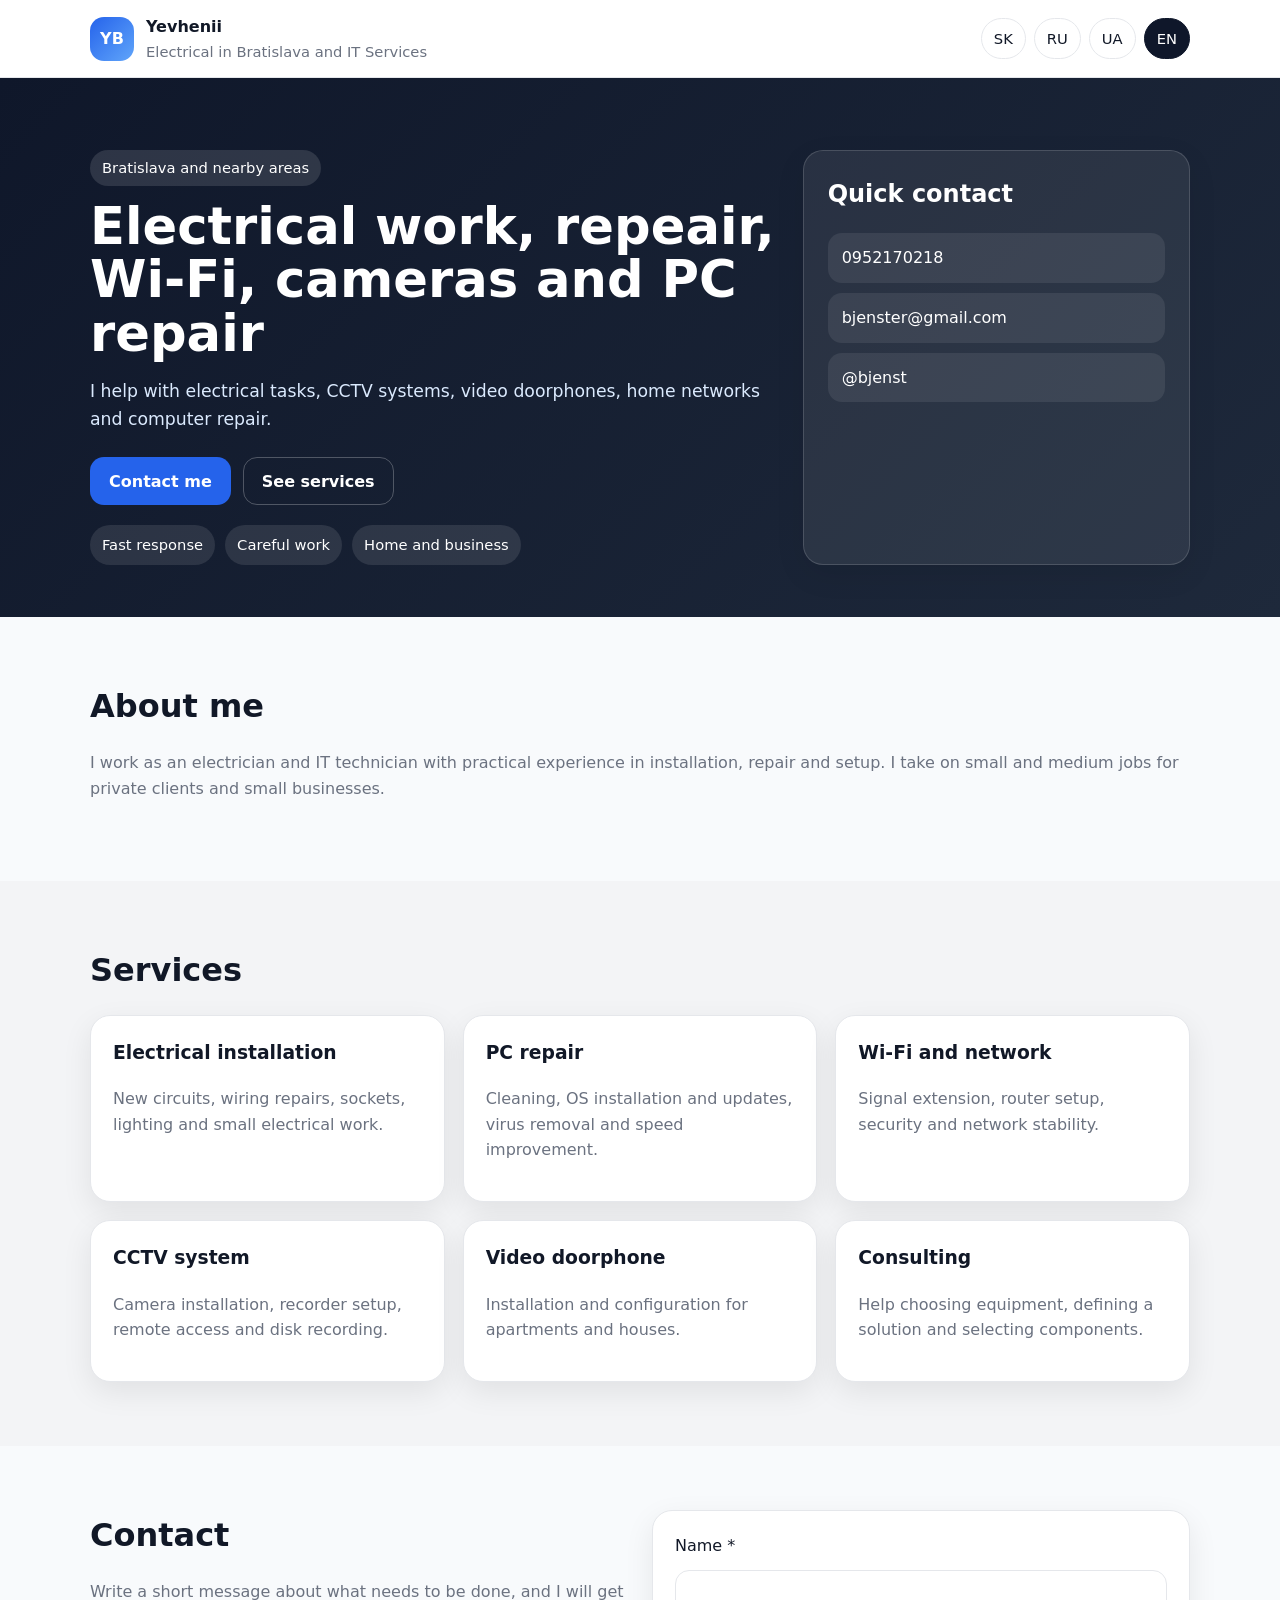
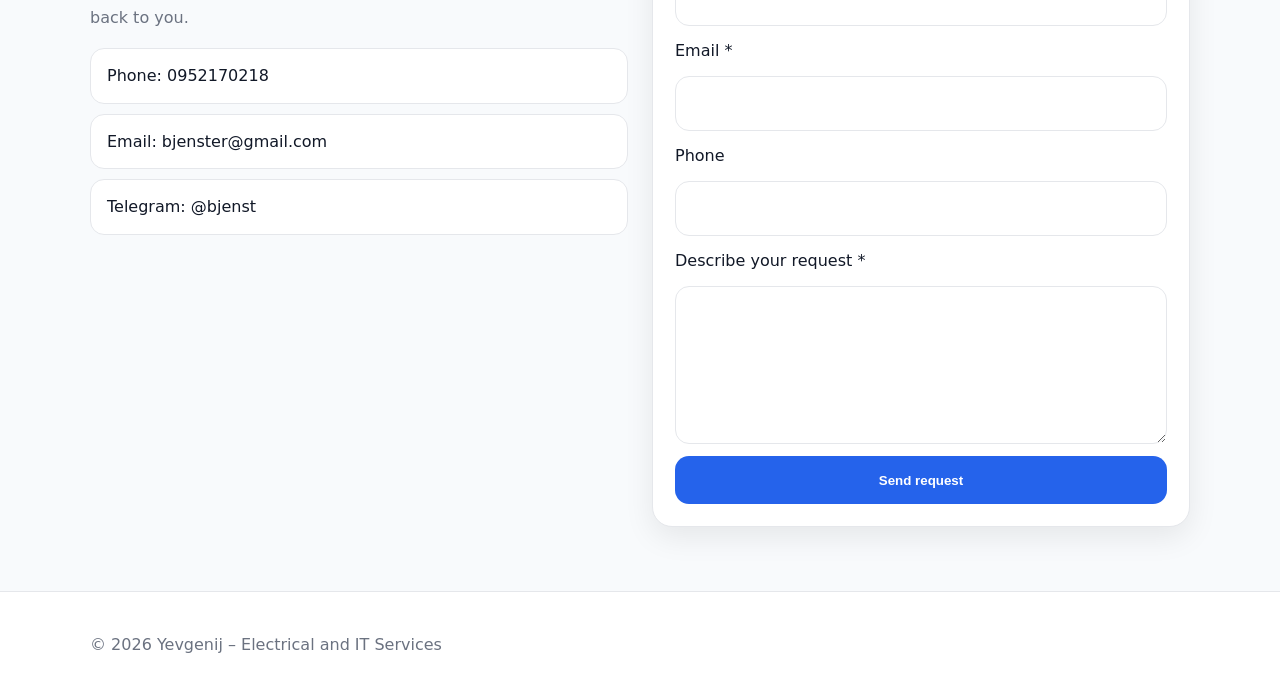
==== commit b784bcdf: "md" ====
--- a/en.html
+++ b/en.html
@@ -3,7 +3,7 @@
 <head>
   <meta charset="utf-8" />
   <meta name="viewport" content="width=device-width, initial-scale=1" />
-  <title>Yevgenij – Electrical and IT Services</title>
+  <title>Electrical in Bratislava and IT Services</title>
   <meta name="description" content="Installation of CCTV cameras, Wi‑Fi networks, PC repair and electrical installations in Bratislava and surroundings." />
   <link rel="canonical" href="https://yevgeniyboykov.github.io/evgeniy-services/en.html" />
   <link rel="alternate" hreflang="sk" href="https://yevgeniyboykov.github.io/evgeniy-services/" />
@@ -18,8 +18,8 @@
     <div class="brand">
       <div class="brand-badge">YB</div>
       <div>
-        <strong>Yevhenii Boikov</strong>
-        <span>Electrical and IT Services</span>
+        <strong>Yevhenii</strong>
+        <span>Electrical in Bratislava and IT Services</span>
       </div>
     </div>
     <nav class="lang-selector">
